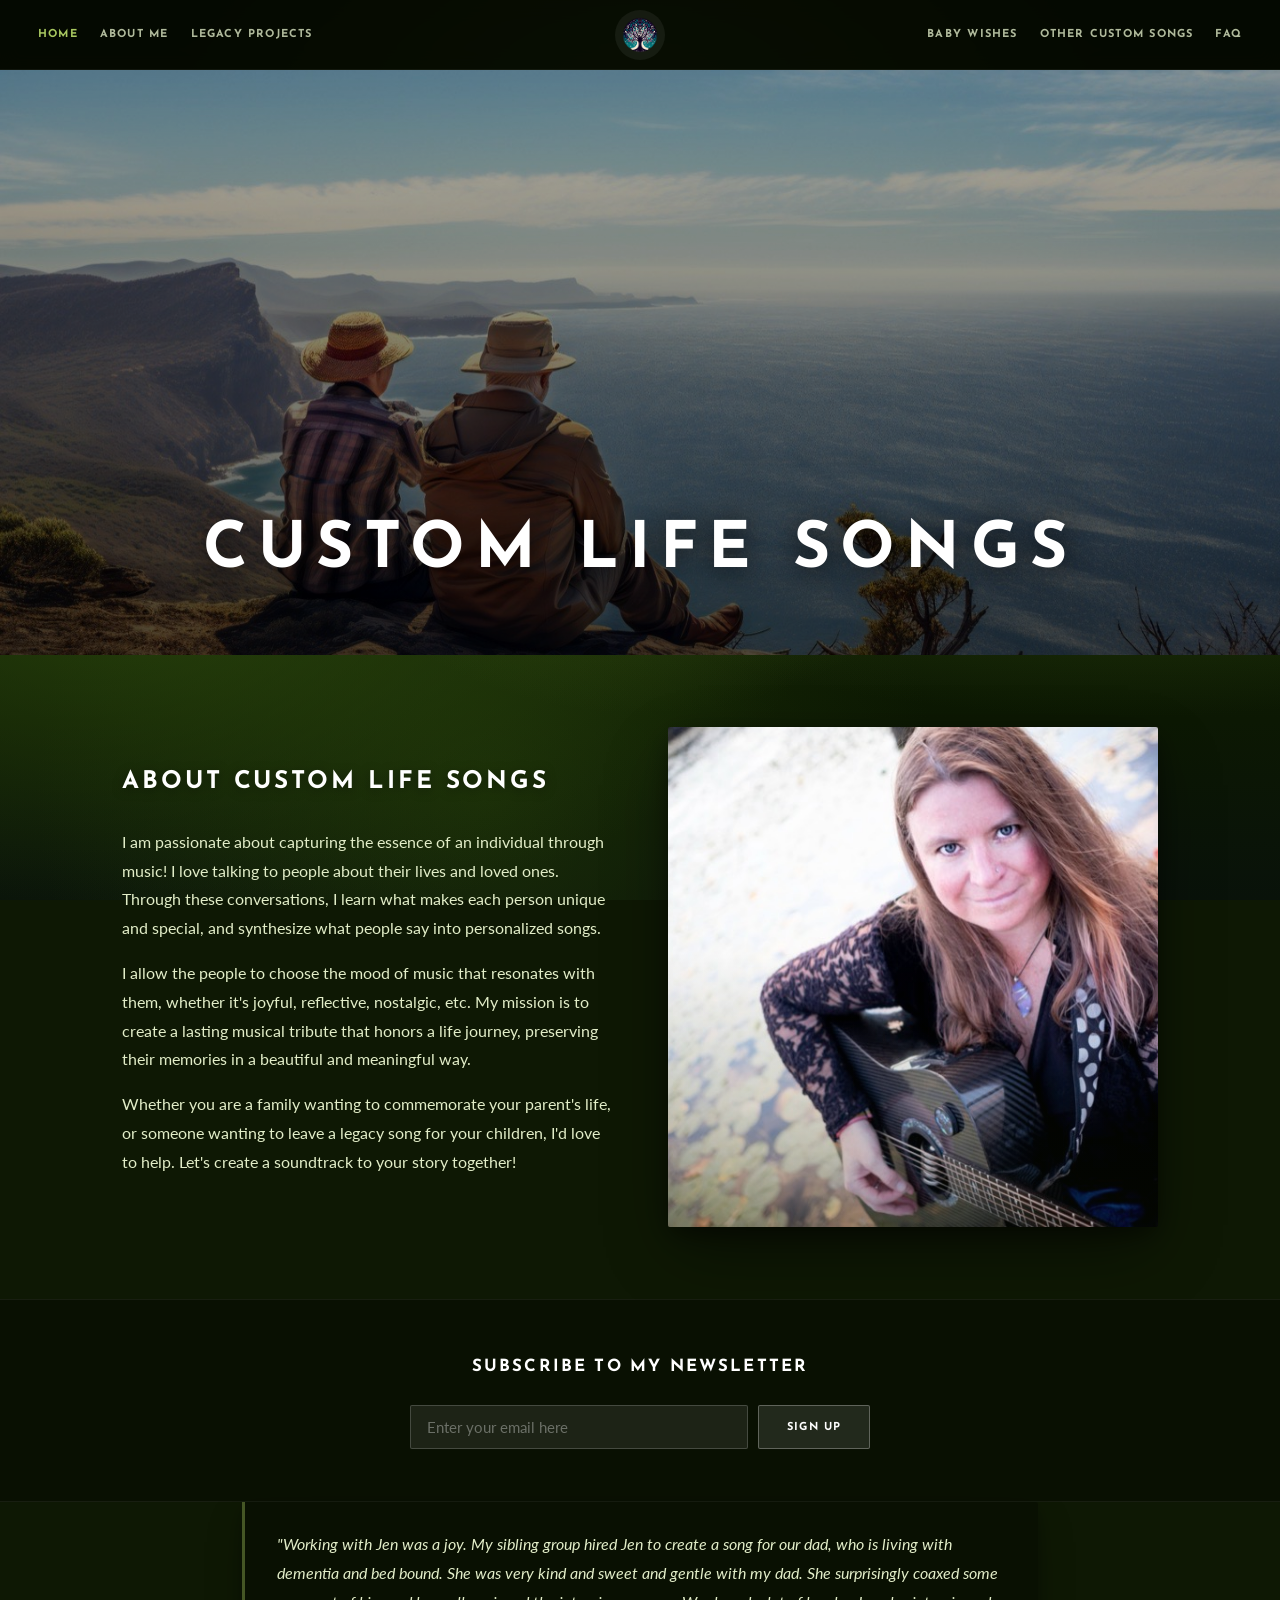
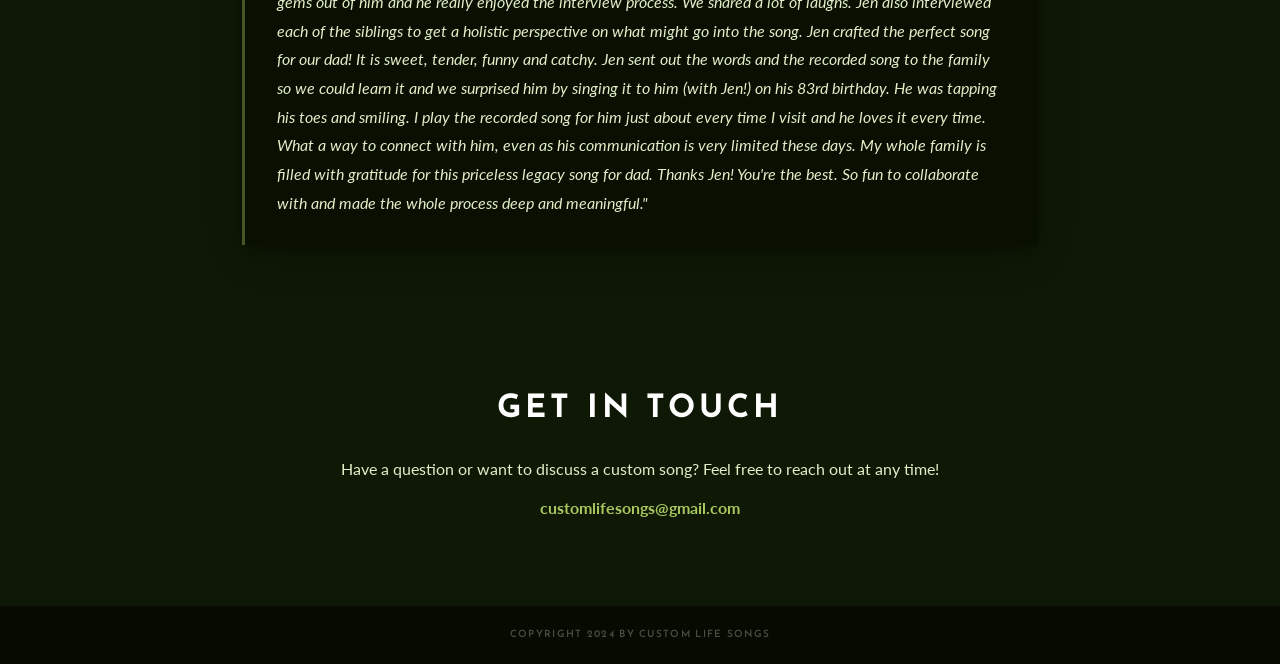
==== index.html @ 6bec3436 "Initial static site migration from Wix Rebuilt customlifesongs.com as a clean static site for Cloudf" ====
<!DOCTYPE html>
<html lang="en">
<head>
  <meta charset="UTF-8">
  <meta name="viewport" content="width=device-width, initial-scale=1.0">
  <title>Custom Life Songs</title>
  <meta name="description" content="Personalized custom songs that capture the essence of your life story. Based in the Pacific Northwest.">
  <link rel="preconnect" href="https://fonts.googleapis.com">
  <link rel="preconnect" href="https://fonts.gstatic.com" crossorigin>
  <link href="https://fonts.googleapis.com/css2?family=Josefin+Sans:wght@400;600;700&family=Lato:ital,wght@0,400;0,700;1,400&display=swap" rel="stylesheet">
  <link rel="stylesheet" href="/styles.css">
</head>
<body>

  <nav class="site-nav">
    <div class="nav-inner">
      <div class="nav-links">
        <a href="/" class="active">Home</a>
        <a href="/about/">About Me</a>
        <a href="/legacy-projects/">Legacy Projects</a>
      </div>
      <div class="nav-logo-wrap">
        <a href="/" aria-label="Custom Life Songs — home">
          <img src="/images/logo.png" alt="Custom Life Songs" width="50" height="50">
        </a>
      </div>
      <div class="nav-links">
        <a href="/baby-wishes/">Baby Wishes</a>
        <a href="/other-custom-songs/">Other Custom Songs</a>
        <a href="/faq/">FAQ</a>
      </div>
      <button class="nav-toggle" aria-label="Open menu" aria-expanded="false" id="nav-btn">&#9776;</button>
    </div>
    <div class="nav-mobile" id="nav-mobile">
      <a href="/" class="active">Home</a>
      <a href="/about/">About Me</a>
      <a href="/legacy-projects/">Legacy Projects</a>
      <a href="/baby-wishes/">Baby Wishes</a>
      <a href="/other-custom-songs/">Other Custom Songs</a>
      <a href="/faq/">FAQ</a>
    </div>
  </nav>

  <main>

    <section class="hero" aria-label="Hero">
      <img src="/images/hero-couple.jpg" alt="Couple sharing a moment outdoors" class="hero-img">
      <div class="hero-overlay" aria-hidden="true"></div>
      <div class="hero-tint" aria-hidden="true"></div>
      <h1 class="hero-title">Custom Life Songs</h1>
    </section>

    <div class="about-split">
      <div class="about-split-text">
        <h2>About Custom Life Songs</h2>
        <p>I am passionate about capturing the essence of an individual through music! I love talking to people about their lives and loved ones. Through these conversations, I learn what makes each person unique and special, and synthesize what people say into personalized songs.</p>
        <p>I allow the people to choose the mood of music that resonates with them, whether it's joyful, reflective, nostalgic, etc. My mission is to create a lasting musical tribute that honors a life journey, preserving their memories in a beautiful and meaningful way.</p>
        <p>Whether you are a family wanting to commemorate your parent's life, or someone wanting to leave a legacy song for your children, I'd love to help. Let's create a soundtrack to your story together!</p>
      </div>
      <div class="about-split-img">
        <img src="/images/guitar-woman.jpg" alt="Jen holding her guitar">
      </div>
    </div>

    <div class="newsletter">
      <h3>Subscribe to My Newsletter</h3>
      <!-- TODO: Replace this form action with your Mailchimp embed URL -->
      <form action="#" method="post">
        <input type="email" name="EMAIL" placeholder="Enter your email here" required aria-label="Email address">
        <button type="submit">Sign Up</button>
      </form>
    </div>

    <div class="testimonial-section">
      <div class="testimonial">
        <p>"Working with Jen was a joy. My sibling group hired Jen to create a song for our dad, who is living with dementia and bed bound. She was very kind and sweet and gentle with my dad. She surprisingly coaxed some gems out of him and he really enjoyed the interview process. We shared a lot of laughs. Jen also interviewed each of the siblings to get a holistic perspective on what might go into the song. Jen crafted the perfect song for our dad! It is sweet, tender, funny and catchy. Jen sent out the words and the recorded song to the family so we could learn it and we surprised him by singing it to him (with Jen!) on his 83rd birthday. He was tapping his toes and smiling. I play the recorded song for him just about every time I visit and he loves it every time. What a way to connect with him, even as his communication is very limited these days. My whole family is filled with gratitude for this priceless legacy song for dad. Thanks Jen! You're the best. So fun to collaborate with and made the whole process deep and meaningful."</p>
      </div>
    </div>

    <div class="contact-section">
      <h2>Get in Touch</h2>
      <p>Have a question or want to discuss a custom song? Feel free to reach out at any time!</p>
      <p><a href="mailto:customlifesongs@gmail.com">customlifesongs@gmail.com</a></p>
    </div>

  </main>

  <footer>copyright 2024 by Custom Life Songs</footer>

  <script>
    const btn = document.getElementById('nav-btn');
    const menu = document.getElementById('nav-mobile');
    btn.addEventListener('click', () => {
      const open = menu.classList.toggle('open');
      btn.setAttribute('aria-expanded', open);
    });
    menu.querySelectorAll('a').forEach(a => a.addEventListener('click', () => {
      menu.classList.remove('open');
      btn.setAttribute('aria-expanded', 'false');
    }));
  </script>

</body>
</html>
---- styles.css ----
@import url('https://fonts.googleapis.com/css2?family=Josefin+Sans:wght@400;600;700&family=Lato:ital,wght@0,400;0,700;1,400&display=swap');

:root {
  --nav-h: 70px;
  --c-bg: #0e1804;
  --c-moss: #a8c860;
  --c-text: #e2edc8;
  --c-text-dim: rgba(226, 237, 200, 0.60);
  --c-nav-bg: rgba(5, 9, 2, 0.93);
  --c-overlay: rgba(0, 0, 0, 0.40);
}

*, *::before, *::after { box-sizing: border-box; margin: 0; padding: 0; }
html { scroll-behavior: smooth; }

body {
  font-family: 'Lato', sans-serif;
  background-color: var(--c-bg);
  color: var(--c-text);
  min-height: 100vh;
  line-height: 1.75;
}

/* Fixed bokeh-style gradient background */
body::before {
  content: '';
  position: fixed;
  inset: 0;
  z-index: -1;
  background:
    radial-gradient(ellipse at 50% 22%, rgba(88, 118, 28, 0.78) 0%, transparent 52%),
    radial-gradient(ellipse at 12% 65%, rgba(48, 78, 14, 0.68) 0%, transparent 42%),
    radial-gradient(ellipse at 88% 50%, rgba(62, 96, 18, 0.58) 0%, transparent 42%),
    radial-gradient(ellipse at 38% 88%, rgba(28, 48, 8, 0.82) 0%, transparent 40%),
    linear-gradient(180deg, #0a1302 0%, #182808 22%, #142205 55%, #0c1803 80%, #09120a 100%);
}

/* ================================
   NAV
   ================================ */
.site-nav {
  position: fixed;
  top: 0; left: 0; right: 0;
  height: var(--nav-h);
  background: var(--c-nav-bg);
  backdrop-filter: blur(10px);
  -webkit-backdrop-filter: blur(10px);
  z-index: 1000;
  border-bottom: 1px solid rgba(255, 255, 255, 0.05);
}

.nav-inner {
  max-width: 1300px;
  margin: 0 auto;
  height: 100%;
  display: grid;
  grid-template-columns: 1fr auto 1fr;
  align-items: center;
  padding: 0 28px;
  gap: 8px;
}

.nav-links {
  display: flex;
  align-items: center;
  gap: 2px;
}

.nav-links:last-of-type {
  justify-content: flex-end;
}

.nav-links a {
  color: rgba(226, 237, 200, 0.78);
  text-decoration: none;
  font-family: 'Josefin Sans', sans-serif;
  font-size: 11px;
  font-weight: 700;
  letter-spacing: 0.11em;
  text-transform: uppercase;
  padding: 7px 10px;
  border-radius: 2px;
  white-space: nowrap;
  transition: color 0.18s, background-color 0.18s;
}

.nav-links a:hover { color: #fff; background-color: rgba(255, 255, 255, 0.07); }
.nav-links a:focus-visible { outline: 2px solid var(--c-moss); outline-offset: 2px; }
.nav-links a:active { transform: scale(0.97); }
.nav-links a.active { color: var(--c-moss); }

.nav-logo-wrap {
  display: flex;
  justify-content: center;
  padding: 0 12px;
}

.nav-logo-wrap a {
  display: block;
  border-radius: 50%;
  transition: opacity 0.2s;
}
.nav-logo-wrap a:hover { opacity: 0.82; }
.nav-logo-wrap a:focus-visible { outline: 2px solid var(--c-moss); outline-offset: 4px; border-radius: 50%; }

.nav-logo-wrap img {
  height: 50px;
  width: 50px;
  border-radius: 50%;
  object-fit: contain;
  background: rgba(255, 255, 255, 0.06);
  display: block;
}

.nav-toggle {
  display: none;
  background: none;
  border: none;
  cursor: pointer;
  color: var(--c-text);
  padding: 8px;
  font-size: 20px;
  line-height: 1;
  transition: color 0.18s;
}
.nav-toggle:hover { color: #fff; }
.nav-toggle:focus-visible { outline: 2px solid var(--c-moss); outline-offset: 2px; }

.nav-mobile {
  display: none;
  position: fixed;
  top: var(--nav-h);
  left: 0; right: 0;
  background: rgba(5, 9, 2, 0.97);
  border-bottom: 1px solid rgba(255, 255, 255, 0.06);
  padding: 12px 20px 20px;
  flex-direction: column;
  gap: 2px;
  z-index: 999;
}
.nav-mobile.open { display: flex; }

.nav-mobile a {
  color: rgba(226, 237, 200, 0.78);
  text-decoration: none;
  font-family: 'Josefin Sans', sans-serif;
  font-size: 12px;
  font-weight: 700;
  letter-spacing: 0.1em;
  text-transform: uppercase;
  padding: 13px 8px;
  border-bottom: 1px solid rgba(255, 255, 255, 0.06);
  transition: color 0.18s;
}
.nav-mobile a:hover { color: #fff; }
.nav-mobile a.active { color: var(--c-moss); }

/* ================================
   MAIN
   ================================ */
main { padding-top: var(--nav-h); }

/* ================================
   HERO
   ================================ */
.hero {
  position: relative;
  width: 100%;
  height: 65vh;
  min-height: 400px;
  overflow: hidden;
  display: flex;
  align-items: flex-end;
}

.hero-img {
  position: absolute;
  inset: 0;
  width: 100%;
  height: 100%;
  object-fit: cover;
  object-position: center 35%;
}

.hero-overlay {
  position: absolute;
  inset: 0;
  background: linear-gradient(to bottom, rgba(0,0,0,0.12) 0%, rgba(0,0,0,0.62) 100%);
}

.hero-tint {
  position: absolute;
  inset: 0;
  background: rgba(18, 36, 4, 0.22);
  mix-blend-mode: multiply;
}

.hero-title {
  position: relative;
  z-index: 1;
  width: 100%;
  text-align: center;
  padding: 28px 40px 48px;
  font-family: 'Josefin Sans', sans-serif;
  font-size: clamp(2.2rem, 5vw, 4.2rem);
  font-weight: 700;
  letter-spacing: 0.16em;
  text-transform: uppercase;
  color: #fff;
  text-shadow: 0 2px 28px rgba(0,0,0,0.75);
}

/* ================================
   PAGE HEADER (inner pages)
   ================================ */
.page-header {
  text-align: center;
  padding: 58px 32px 44px;
}

.page-header h1 {
  font-family: 'Josefin Sans', sans-serif;
  font-size: clamp(1.9rem, 3.5vw, 3rem);
  font-weight: 700;
  letter-spacing: 0.12em;
  text-transform: uppercase;
  color: #fff;
  text-shadow: 0 2px 18px rgba(0,0,0,0.55);
}

/* ================================
   HOME ABOUT SPLIT
   ================================ */
.about-split {
  max-width: 1100px;
  margin: 0 auto;
  padding: 72px 32px;
  display: grid;
  grid-template-columns: 1fr 1fr;
  gap: 56px;
  align-items: center;
}

.about-split-text h2 {
  font-family: 'Josefin Sans', sans-serif;
  font-size: clamp(1.3rem, 1.9vw, 1.75rem);
  font-weight: 700;
  letter-spacing: 0.12em;
  text-transform: uppercase;
  color: #fff;
  margin-bottom: 24px;
  text-shadow: 0 2px 12px rgba(0,0,0,0.4);
}

.about-split-text p {
  font-size: 1rem;
  line-height: 1.8;
  color: var(--c-text);
  margin-bottom: 16px;
}

.about-split-img {
  position: relative;
}

.about-split-img img {
  width: 100%;
  height: 500px;
  object-fit: cover;
  object-position: center top;
  border-radius: 2px;
  display: block;
  box-shadow:
    0 8px 24px -4px rgba(0,0,0,0.55),
    0 28px 64px -8px rgba(0,0,0,0.45);
}

.about-split-img::after {
  content: '';
  position: absolute;
  inset: 0;
  border-radius: 2px;
  background: linear-gradient(to top, rgba(12, 22, 4, 0.28) 0%, transparent 55%);
  pointer-events: none;
}

/* ================================
   NEWSLETTER
   ================================ */
.newsletter {
  background: rgba(0, 0, 0, 0.30);
  border-top: 1px solid rgba(255, 255, 255, 0.06);
  border-bottom: 1px solid rgba(255, 255, 255, 0.06);
  text-align: center;
  padding: 52px 32px;
}

.newsletter h3 {
  font-family: 'Josefin Sans', sans-serif;
  font-size: 1.05rem;
  font-weight: 700;
  letter-spacing: 0.13em;
  text-transform: uppercase;
  color: #fff;
  margin-bottom: 24px;
}

.newsletter form {
  display: flex;
  gap: 10px;
  justify-content: center;
  flex-wrap: wrap;
  max-width: 460px;
  margin: 0 auto;
}

.newsletter input[type="email"] {
  flex: 1;
  min-width: 210px;
  padding: 12px 16px;
  background: rgba(255,255,255,0.08);
  border: 1px solid rgba(255,255,255,0.18);
  border-radius: 2px;
  color: #fff;
  font-family: 'Lato', sans-serif;
  font-size: 0.95rem;
  transition: border-color 0.18s;
}
.newsletter input[type="email"]::placeholder { color: rgba(255,255,255,0.35); }
.newsletter input[type="email"]:focus { outline: none; border-color: rgba(168,200,96,0.55); }

.newsletter button {
  padding: 12px 28px;
  background: rgba(255,255,255,0.10);
  border: 1px solid rgba(255,255,255,0.28);
  border-radius: 2px;
  color: #fff;
  font-family: 'Josefin Sans', sans-serif;
  font-size: 11px;
  font-weight: 700;
  letter-spacing: 0.1em;
  text-transform: uppercase;
  cursor: pointer;
  transition: background-color 0.18s, transform 0.15s cubic-bezier(0.34, 1.56, 0.64, 1);
}
.newsletter button:hover { background: rgba(255,255,255,0.20); }
.newsletter button:focus-visible { outline: 2px solid var(--c-moss); outline-offset: 2px; }
.newsletter button:active { transform: scale(0.97); }

/* ================================
   TESTIMONIAL
   ================================ */
.testimonial-section {
  max-width: 860px;
  margin: 0 auto;
  padding: 0 32px 64px;
}

.testimonial {
  background: rgba(0, 0, 0, 0.33);
  border-left: 3px solid rgba(168, 200, 96, 0.38);
  border-radius: 0 2px 2px 0;
  padding: 28px 32px;
  box-shadow:
    0 4px 16px -4px rgba(0,0,0,0.42),
    0 12px 40px -8px rgba(0,0,0,0.30);
}

.testimonial p {
  font-size: 0.97rem;
  line-height: 1.85;
  font-style: italic;
  color: var(--c-text);
}

/* ================================
   CONTACT
   ================================ */
.contact-section {
  text-align: center;
  padding: 72px 32px;
  max-width: 680px;
  margin: 0 auto;
}

.contact-section h2 {
  font-family: 'Josefin Sans', sans-serif;
  font-size: clamp(1.5rem, 2.5vw, 2rem);
  font-weight: 700;
  letter-spacing: 0.12em;
  text-transform: uppercase;
  color: #fff;
  margin-bottom: 18px;
}

.contact-section p {
  font-size: 1rem;
  line-height: 1.8;
  color: var(--c-text);
  margin-bottom: 10px;
}

.contact-section a {
  color: var(--c-moss);
  text-decoration: none;
  font-weight: 700;
  transition: color 0.18s;
}
.contact-section a:hover { color: #fff; text-decoration: underline; }
.contact-section a:focus-visible { outline: 2px solid var(--c-moss); outline-offset: 2px; }

/* ================================
   ABOUT ME PAGE (bio layout)
   ================================ */
.about-bio {
  max-width: 880px;
  margin: 0 auto;
  padding: 40px 32px 72px;
  display: grid;
  grid-template-columns: 260px 1fr;
  gap: 48px;
  align-items: start;
}

.about-bio-img {
  position: relative;
}

.about-bio-img img {
  width: 100%;
  border-radius: 2px;
  display: block;
  box-shadow:
    0 8px 24px -4px rgba(0,0,0,0.55),
    0 24px 56px -8px rgba(0,0,0,0.40);
}

.about-bio-img::after {
  content: '';
  position: absolute;
  inset: 0;
  border-radius: 2px;
  background: linear-gradient(to top, rgba(12,22,4,0.28) 0%, transparent 50%);
  pointer-events: none;
}

.about-bio-text h1 {
  font-family: 'Josefin Sans', sans-serif;
  font-size: clamp(1.8rem, 3vw, 2.5rem);
  font-weight: 700;
  letter-spacing: 0.06em;
  color: var(--c-moss);
  margin-bottom: 24px;
  text-shadow: 0 2px 12px rgba(0,0,0,0.4);
}

.about-bio-text p {
  font-size: 1rem;
  line-height: 1.82;
  color: var(--c-text);
  margin-bottom: 18px;
}

/* ================================
   LEGACY PROJECTS PAGE
   ================================ */
.section {
  max-width: 860px;
  margin: 0 auto;
  padding: 48px 32px 64px;
}

.section p {
  font-size: 1rem;
  line-height: 1.82;
  color: var(--c-text);
  margin-bottom: 18px;
}

.video-wrap {
  max-width: 580px;
  margin: 40px auto 0;
}

.video-wrap iframe {
  width: 100%;
  aspect-ratio: 16/9;
  border: none;
  border-radius: 2px;
  box-shadow:
    0 8px 32px -4px rgba(0,0,0,0.65),
    0 20px 60px -8px rgba(0,0,0,0.45);
  display: block;
}

.video-placeholder {
  background: rgba(0, 0, 0, 0.38);
  border: 1px dashed rgba(255, 255, 255, 0.18);
  border-radius: 2px;
  padding: 48px 32px;
  text-align: center;
  color: var(--c-text-dim);
  font-size: 0.9rem;
  line-height: 1.75;
}

.video-placeholder strong {
  display: block;
  font-family: 'Josefin Sans', sans-serif;
  font-size: 11px;
  letter-spacing: 0.1em;
  text-transform: uppercase;
  color: rgba(226,237,200,0.4);
  margin-bottom: 8px;
}

/* ================================
   OTHER CUSTOM SONGS
   ================================ */
.song-list {
  list-style: none;
  columns: 2;
  column-gap: 32px;
  max-width: 620px;
  margin: 32px auto 0;
}

.song-list li {
  font-size: 0.97rem;
  color: var(--c-text);
  padding: 9px 0;
  border-bottom: 1px solid rgba(255,255,255,0.07);
  break-inside: avoid;
  display: flex;
  align-items: center;
  gap: 10px;
}

.song-list li a.listen-link {
  font-family: 'Josefin Sans', sans-serif;
  font-size: 9px;
  font-weight: 700;
  letter-spacing: 0.09em;
  text-transform: uppercase;
  color: var(--c-moss);
  text-decoration: none;
  padding: 2px 7px;
  border: 1px solid rgba(168,200,96,0.38);
  border-radius: 1px;
  white-space: nowrap;
  flex-shrink: 0;
  transition: background-color 0.18s, color 0.18s;
}
.song-list li a.listen-link:hover { background: rgba(168,200,96,0.14); color: #fff; }
.song-list li a.listen-link:focus-visible { outline: 2px solid var(--c-moss); outline-offset: 2px; }
.song-list li a.listen-link:active { transform: scale(0.97); }

.section-centered {
  text-align: center;
}

/* ================================
   BABY WISHES
   ================================ */
.baby-wishes-content {
  max-width: 760px;
  margin: 0 auto;
  padding: 48px 32px 80px;
  text-align: center;
}

.baby-wishes-content p {
  font-size: 1.05rem;
  line-height: 1.85;
  color: var(--c-text);
}

/* ================================
   FAQ
   ================================ */
.faq-wrap {
  max-width: 760px;
  margin: 0 auto;
  padding: 0 32px 72px;
}

details.faq-item {
  border-bottom: 1px solid rgba(255,255,255,0.09);
}

summary.faq-question {
  display: flex;
  justify-content: space-between;
  align-items: center;
  padding: 22px 4px;
  cursor: pointer;
  font-family: 'Josefin Sans', sans-serif;
  font-size: 0.85rem;
  font-weight: 700;
  letter-spacing: 0.09em;
  text-transform: uppercase;
  color: #fff;
  list-style: none;
  user-select: none;
  gap: 16px;
  transition: color 0.18s;
}
summary.faq-question::-webkit-details-marker { display: none; }
summary.faq-question:hover { color: var(--c-moss); }
summary.faq-question:focus-visible { outline: 2px solid var(--c-moss); outline-offset: 2px; border-radius: 1px; }

.faq-chevron {
  flex-shrink: 0;
  width: 20px;
  height: 20px;
  border: 1.5px solid rgba(255,255,255,0.28);
  border-radius: 50%;
  display: flex;
  align-items: center;
  justify-content: center;
  font-size: 9px;
  transition: transform 0.28s cubic-bezier(0.34, 1.56, 0.64, 1), border-color 0.18s;
}

details[open] summary.faq-question { color: var(--c-moss); }
details[open] .faq-chevron {
  transform: rotate(180deg);
  border-color: rgba(168,200,96,0.6);
}

.faq-answer {
  padding: 0 4px 24px;
  font-size: 0.97rem;
  line-height: 1.82;
  color: var(--c-text);
}

.faq-answer p { margin-bottom: 12px; }
.faq-answer p:last-child { margin-bottom: 0; }

.faq-answer ul {
  list-style: none;
  margin: 8px 0;
  padding: 0;
}

.faq-answer ul li {
  padding: 4px 0;
  padding-left: 16px;
  position: relative;
  color: var(--c-text);
}

.faq-answer ul li::before {
  content: '—';
  position: absolute;
  left: 0;
  color: var(--c-moss);
  font-size: 0.85em;
}

/* ================================
   FOOTER
   ================================ */
footer {
  background: rgba(0, 0, 0, 0.55);
  border-top: 1px solid rgba(255, 255, 255, 0.05);
  text-align: center;
  padding: 20px 32px;
  font-family: 'Josefin Sans', sans-serif;
  font-size: 10px;
  font-weight: 600;
  letter-spacing: 0.13em;
  text-transform: uppercase;
  color: rgba(226, 237, 200, 0.30);
}

/* ================================
   RESPONSIVE
   ================================ */
@media (max-width: 820px) {
  .nav-links { display: none; }
  .nav-inner {
    grid-template-columns: auto 1fr;
    padding: 0 16px;
  }
  .nav-logo-wrap { order: 1; }
  .nav-toggle { display: block; order: 2; margin-left: auto; }

  .about-split {
    grid-template-columns: 1fr;
    padding: 48px 20px;
    gap: 28px;
  }
  .about-split-img img { height: 340px; }

  .about-bio {
    grid-template-columns: 1fr;
    padding: 32px 20px 56px;
    gap: 28px;
  }
  .about-bio-img img { max-width: 260px; }

  .hero { height: 48vh; }
  .hero-title { padding: 20px 20px 36px; }

  .section { padding: 40px 20px 56px; }
  .testimonial-section { padding: 0 20px 48px; }
  .contact-section { padding: 52px 20px; }
  .newsletter { padding: 40px 20px; }
  .faq-wrap { padding: 0 20px 56px; }
  .page-header { padding: 44px 20px 32px; }
  .baby-wishes-content { padding: 40px 20px 64px; }
  .video-wrap { margin: 28px 20px 0; }

  .song-list { columns: 1; }
}
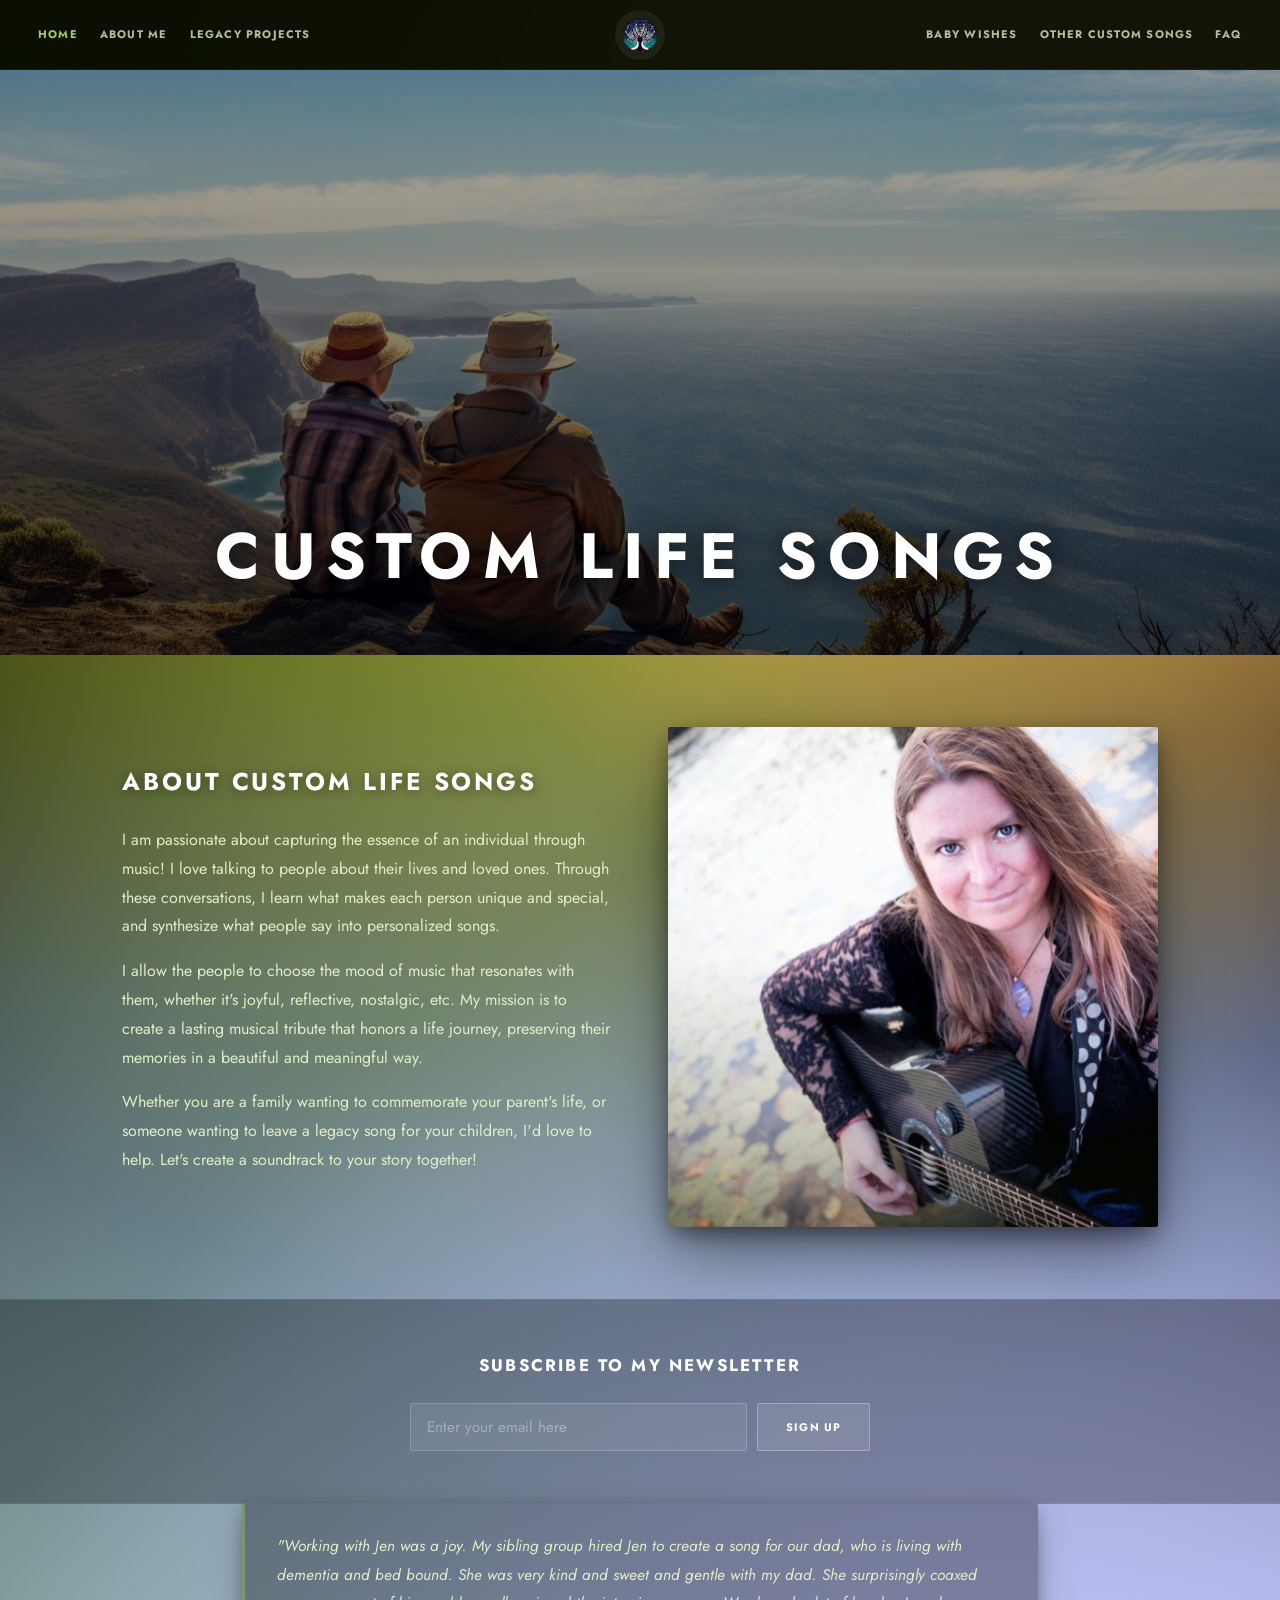
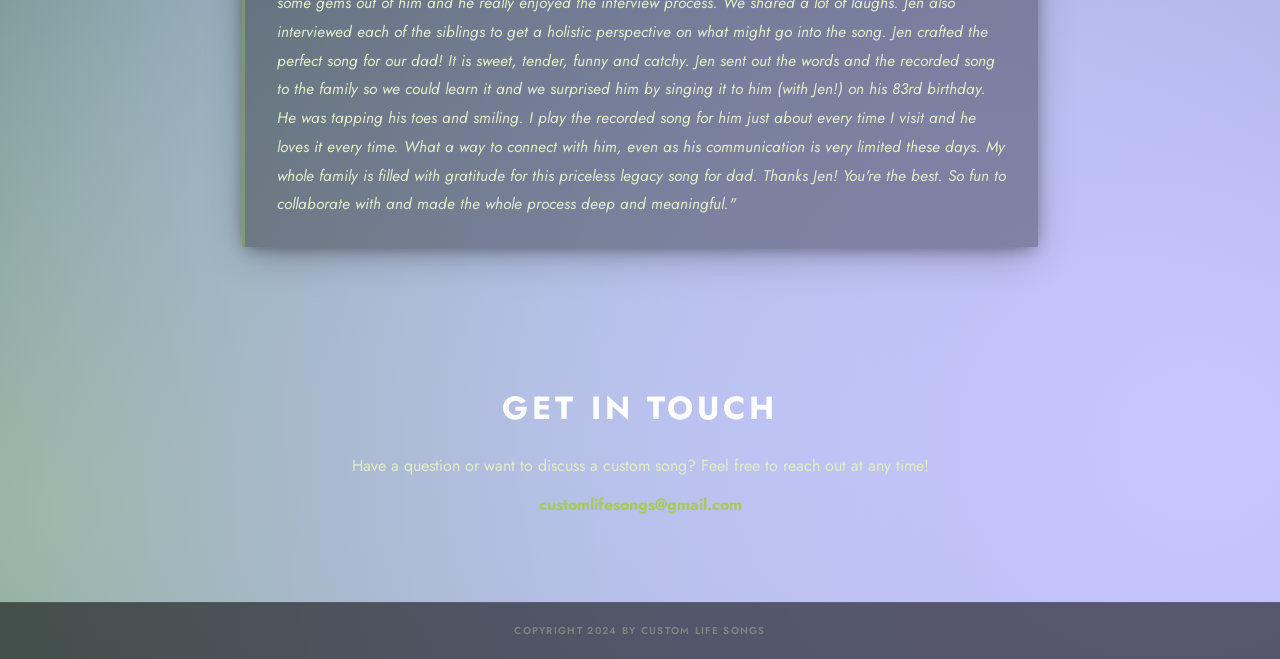
==== commit d8060747: "Switch to Jost font and correct body text size Replaced Josefin Sans + Lato with Jost (closest free " ====
--- a/index.html
+++ b/index.html
@@ -7,7 +7,7 @@
   <meta name="description" content="Personalized custom songs that capture the essence of your life story. Based in the Pacific Northwest.">
   <link rel="preconnect" href="https://fonts.googleapis.com">
   <link rel="preconnect" href="https://fonts.gstatic.com" crossorigin>
-  <link href="https://fonts.googleapis.com/css2?family=Josefin+Sans:wght@400;600;700&family=Lato:ital,wght@0,400;0,700;1,400&display=swap" rel="stylesheet">
+  <link href="https://fonts.googleapis.com/css2?family=Jost:ital,wght@0,300;0,400;0,500;0,600;0,700;1,400&display=swap" rel="stylesheet">
   <link rel="stylesheet" href="/styles.css">
 </head>
 <body>
--- a/styles.css
+++ b/styles.css
@@ -1,8 +1,8 @@
-@import url('https://fonts.googleapis.com/css2?family=Josefin+Sans:wght@400;600;700&family=Lato:ital,wght@0,400;0,700;1,400&display=swap');
+@import url('https://fonts.googleapis.com/css2?family=Jost:ital,wght@0,300;0,400;0,500;0,600;0,700;1,400&display=swap');
 
 :root {
   --nav-h: 70px;
-  --c-bg: #0e1804;
+  --c-bg: #020202;
   --c-moss: #a8c860;
   --c-text: #e2edc8;
   --c-text-dim: rgba(226, 237, 200, 0.60);
@@ -14,25 +14,21 @@
 html { scroll-behavior: smooth; }
 
 body {
-  font-family: 'Lato', sans-serif;
-  background-color: var(--c-bg);
+  font-family: 'Jost', sans-serif;
   color: var(--c-text);
   min-height: 100vh;
-  line-height: 1.75;
-}
-
-/* Fixed bokeh-style gradient background */
-body::before {
-  content: '';
-  position: fixed;
-  inset: 0;
-  z-index: -1;
+  font-size: 16px;
+  line-height: 1.6;
   background:
-    radial-gradient(ellipse at 50% 22%, rgba(88, 118, 28, 0.78) 0%, transparent 52%),
-    radial-gradient(ellipse at 12% 65%, rgba(48, 78, 14, 0.68) 0%, transparent 42%),
-    radial-gradient(ellipse at 88% 50%, rgba(62, 96, 18, 0.58) 0%, transparent 42%),
-    radial-gradient(ellipse at 38% 88%, rgba(28, 48, 8, 0.82) 0%, transparent 40%),
-    linear-gradient(180deg, #0a1302 0%, #182808 22%, #142205 55%, #0c1803 80%, #09120a 100%);
+    radial-gradient(circle at 3.68% 6.94%, #4D6001 0%, 11.55%, rgba(77,96,1,0) 35%),
+    radial-gradient(circle at 92.97% 9.55%, #FAAA63 0%, 17.5%, rgba(250,170,99,0) 35%),
+    radial-gradient(circle at 95.21% 90.48%, #C9C6FF 0%, 34.1%, rgba(201,198,255,0) 55%),
+    radial-gradient(circle at 4.31% 93.35%, #97B49D 0%, 29.9%, rgba(151,180,157,0) 65%),
+    radial-gradient(circle at 46.56% 11.50%, rgba(214,222,72,0.99) 0%, 25%, rgba(214,222,72,0) 50%),
+    radial-gradient(circle at 51.12% 89.99%, #93C3FF 0%, 42%, rgba(147,195,255,0) 70%),
+    radial-gradient(circle at 48.90% 49.52%, #020202 0%, 100%, rgba(2,2,2,0) 100%);
+  background-size: 100% 100%;
+  background-attachment: scroll;
 }
 
 /* ================================
@@ -73,7 +69,7 @@
 .nav-links a {
   color: rgba(226, 237, 200, 0.78);
   text-decoration: none;
-  font-family: 'Josefin Sans', sans-serif;
+  font-family: 'Jost', sans-serif;
   font-size: 11px;
   font-weight: 700;
   letter-spacing: 0.11em;
@@ -143,7 +139,7 @@
 .nav-mobile a {
   color: rgba(226, 237, 200, 0.78);
   text-decoration: none;
-  font-family: 'Josefin Sans', sans-serif;
+  font-family: 'Jost', sans-serif;
   font-size: 12px;
   font-weight: 700;
   letter-spacing: 0.1em;
@@ -201,7 +197,7 @@
   width: 100%;
   text-align: center;
   padding: 28px 40px 48px;
-  font-family: 'Josefin Sans', sans-serif;
+  font-family: 'Jost', sans-serif;
   font-size: clamp(2.2rem, 5vw, 4.2rem);
   font-weight: 700;
   letter-spacing: 0.16em;
@@ -219,7 +215,7 @@
 }
 
 .page-header h1 {
-  font-family: 'Josefin Sans', sans-serif;
+  font-family: 'Jost', sans-serif;
   font-size: clamp(1.9rem, 3.5vw, 3rem);
   font-weight: 700;
   letter-spacing: 0.12em;
@@ -242,7 +238,7 @@
 }
 
 .about-split-text h2 {
-  font-family: 'Josefin Sans', sans-serif;
+  font-family: 'Jost', sans-serif;
   font-size: clamp(1.3rem, 1.9vw, 1.75rem);
   font-weight: 700;
   letter-spacing: 0.12em;
@@ -296,7 +292,7 @@
 }
 
 .newsletter h3 {
-  font-family: 'Josefin Sans', sans-serif;
+  font-family: 'Jost', sans-serif;
   font-size: 1.05rem;
   font-weight: 700;
   letter-spacing: 0.13em;
@@ -322,7 +318,7 @@
   border: 1px solid rgba(255,255,255,0.18);
   border-radius: 2px;
   color: #fff;
-  font-family: 'Lato', sans-serif;
+  font-family: 'Jost', sans-serif;
   font-size: 0.95rem;
   transition: border-color 0.18s;
 }
@@ -335,7 +331,7 @@
   border: 1px solid rgba(255,255,255,0.28);
   border-radius: 2px;
   color: #fff;
-  font-family: 'Josefin Sans', sans-serif;
+  font-family: 'Jost', sans-serif;
   font-size: 11px;
   font-weight: 700;
   letter-spacing: 0.1em;
@@ -384,7 +380,7 @@
 }
 
 .contact-section h2 {
-  font-family: 'Josefin Sans', sans-serif;
+  font-family: 'Jost', sans-serif;
   font-size: clamp(1.5rem, 2.5vw, 2rem);
   font-weight: 700;
   letter-spacing: 0.12em;
@@ -445,7 +441,7 @@
 }
 
 .about-bio-text h1 {
-  font-family: 'Josefin Sans', sans-serif;
+  font-family: 'Jost', sans-serif;
   font-size: clamp(1.8rem, 3vw, 2.5rem);
   font-weight: 700;
   letter-spacing: 0.06em;
@@ -506,7 +502,7 @@
 
 .video-placeholder strong {
   display: block;
-  font-family: 'Josefin Sans', sans-serif;
+  font-family: 'Jost', sans-serif;
   font-size: 11px;
   letter-spacing: 0.1em;
   text-transform: uppercase;
@@ -537,7 +533,7 @@
 }
 
 .song-list li a.listen-link {
-  font-family: 'Josefin Sans', sans-serif;
+  font-family: 'Jost', sans-serif;
   font-size: 9px;
   font-weight: 700;
   letter-spacing: 0.09em;
@@ -594,7 +590,7 @@
   align-items: center;
   padding: 22px 4px;
   cursor: pointer;
-  font-family: 'Josefin Sans', sans-serif;
+  font-family: 'Jost', sans-serif;
   font-size: 0.85rem;
   font-weight: 700;
   letter-spacing: 0.09em;
@@ -667,7 +663,7 @@
   border-top: 1px solid rgba(255, 255, 255, 0.05);
   text-align: center;
   padding: 20px 32px;
-  font-family: 'Josefin Sans', sans-serif;
+  font-family: 'Jost', sans-serif;
   font-size: 10px;
   font-weight: 600;
   letter-spacing: 0.13em;
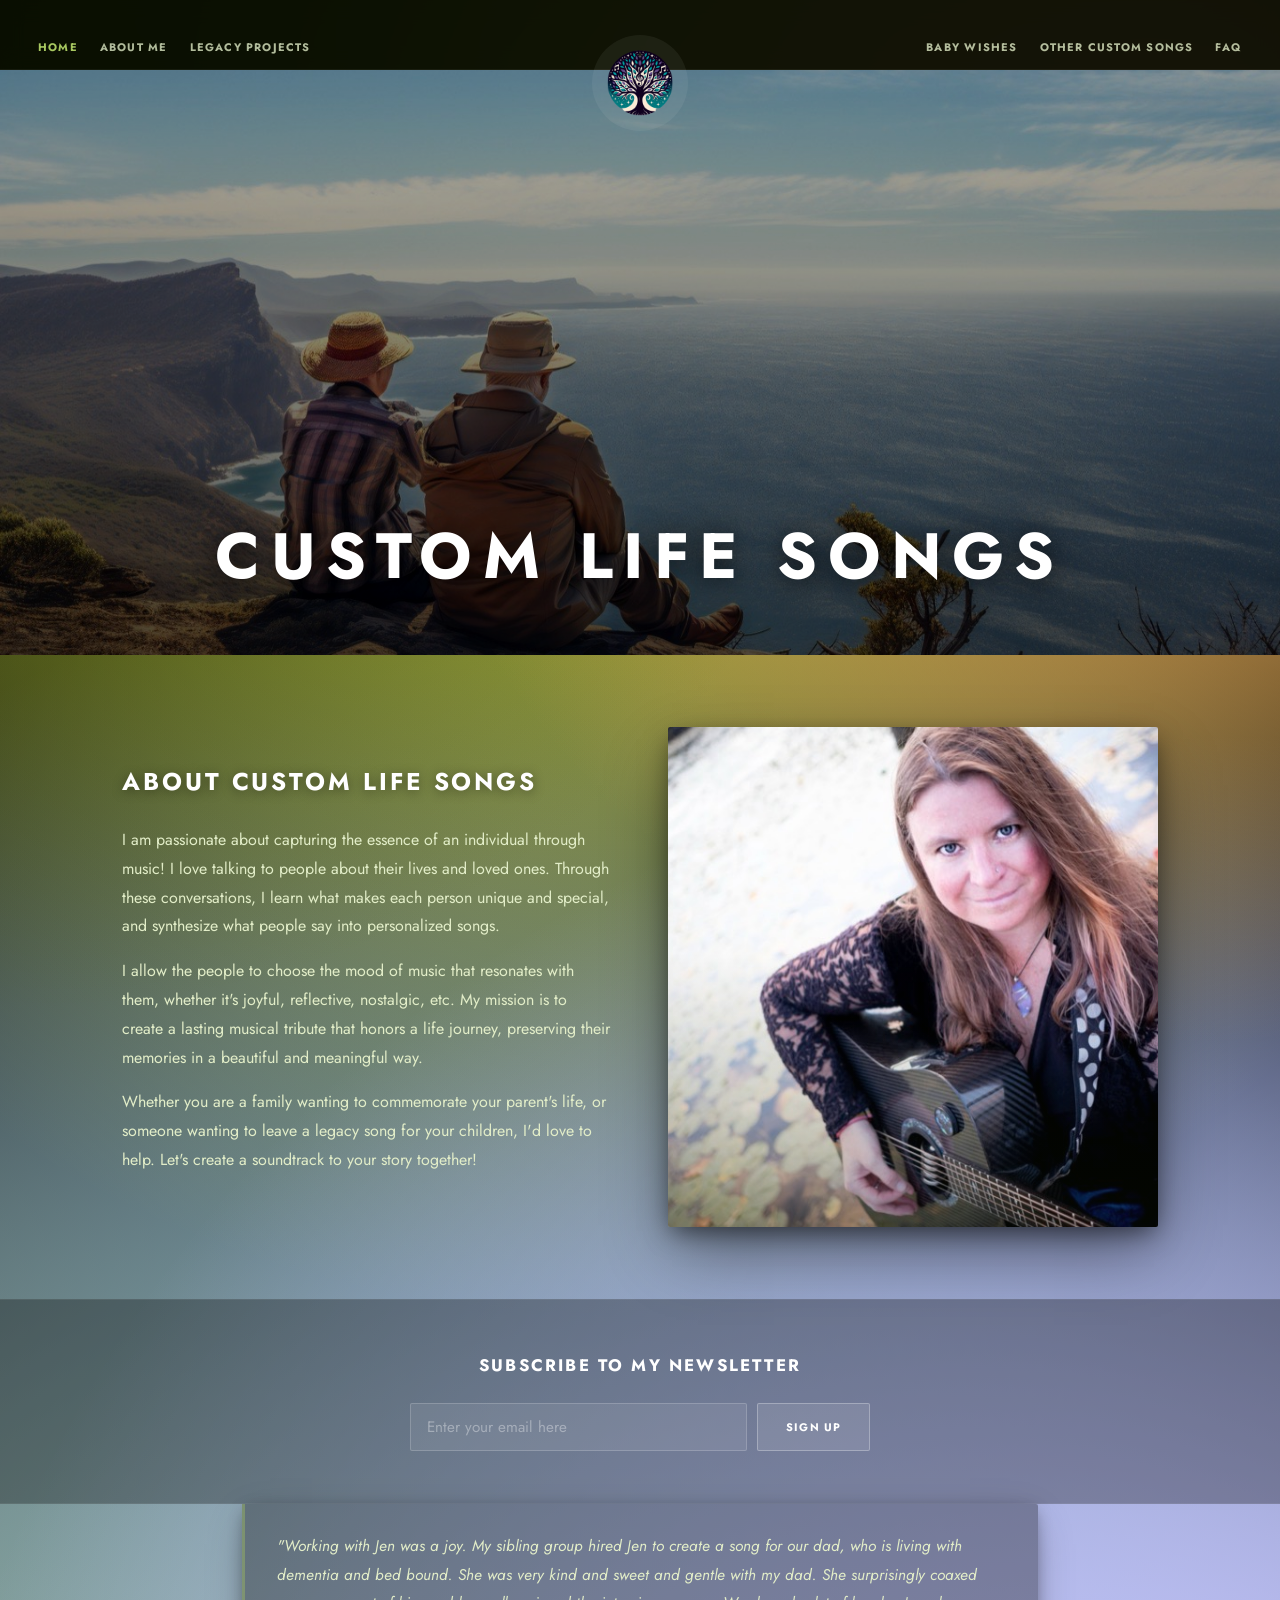
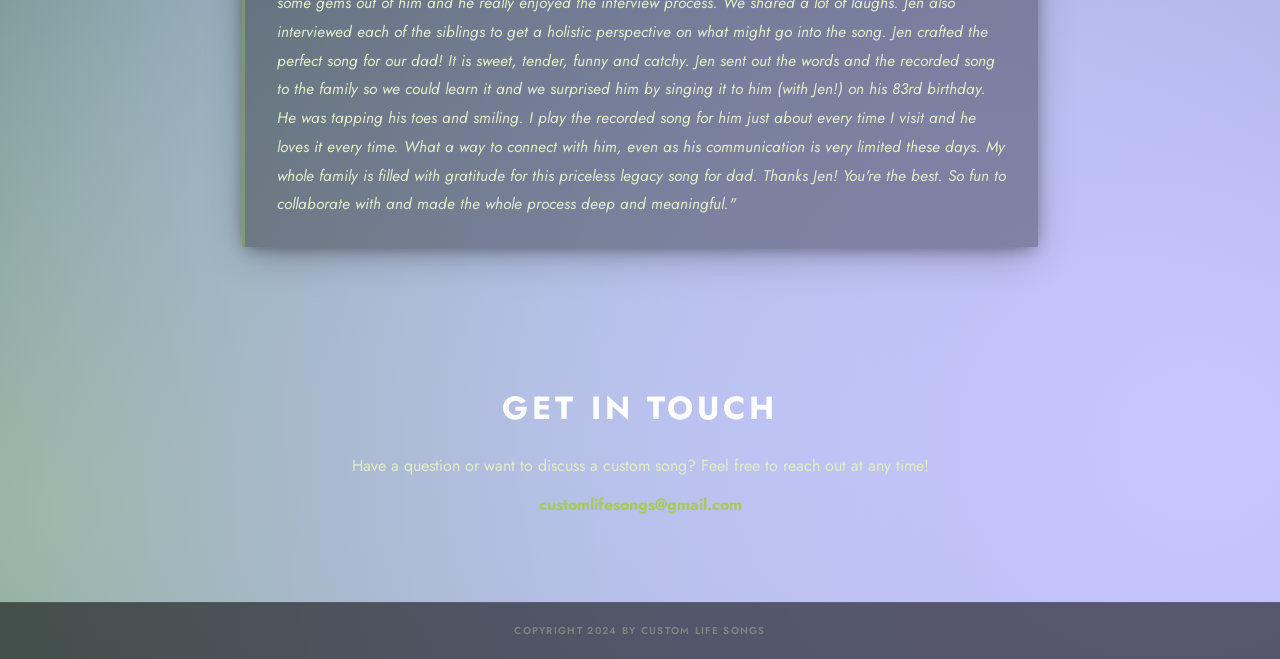
==== commit 92e7600d: "Add lollipop logo effect — large on load, docks into nav on scroll Logo starts at 96px with translat" ====
--- a/index.html
+++ b/index.html
@@ -98,6 +98,10 @@
       menu.classList.remove('open');
       btn.setAttribute('aria-expanded', 'false');
     }));
+    const nav = document.querySelector(".site-nav");
+    window.addEventListener("scroll", () => {
+      nav.classList.toggle("scrolled", window.scrollY > 30);
+    }, { passive: true });
   </script>
 
 </body>
--- a/styles.css
+++ b/styles.css
@@ -2,6 +2,8 @@
 
 :root {
   --nav-h: 70px;
+  --logo-large: 96px;
+  --logo-small: 50px;
   --c-bg: #020202;
   --c-moss: #a8c860;
   --c-text: #e2edc8;
@@ -43,6 +45,7 @@
   -webkit-backdrop-filter: blur(10px);
   z-index: 1000;
   border-bottom: 1px solid rgba(255, 255, 255, 0.05);
+  overflow: visible;
 }
 
 .nav-inner {
@@ -88,6 +91,7 @@
 .nav-logo-wrap {
   display: flex;
   justify-content: center;
+  align-items: center;
   padding: 0 12px;
 }
 
@@ -100,12 +104,25 @@
 .nav-logo-wrap a:focus-visible { outline: 2px solid var(--c-moss); outline-offset: 4px; border-radius: 50%; }
 
 .nav-logo-wrap img {
-  height: 50px;
-  width: 50px;
+  width: var(--logo-large);
+  height: var(--logo-large);
   border-radius: 50%;
   object-fit: contain;
   background: rgba(255, 255, 255, 0.06);
   display: block;
+  /* Center of logo sits at nav's bottom edge (half in, half out) */
+  transform: translateY(calc(var(--nav-h) / 2));
+  transition:
+    width 0.45s cubic-bezier(0.34, 1.56, 0.64, 1),
+    height 0.45s cubic-bezier(0.34, 1.56, 0.64, 1),
+    transform 0.45s cubic-bezier(0.34, 1.56, 0.64, 1);
+  will-change: transform, width, height;
+}
+
+.site-nav.scrolled .nav-logo-wrap img {
+  width: var(--logo-small);
+  height: var(--logo-small);
+  transform: translateY(0);
 }
 
 .nav-toggle {
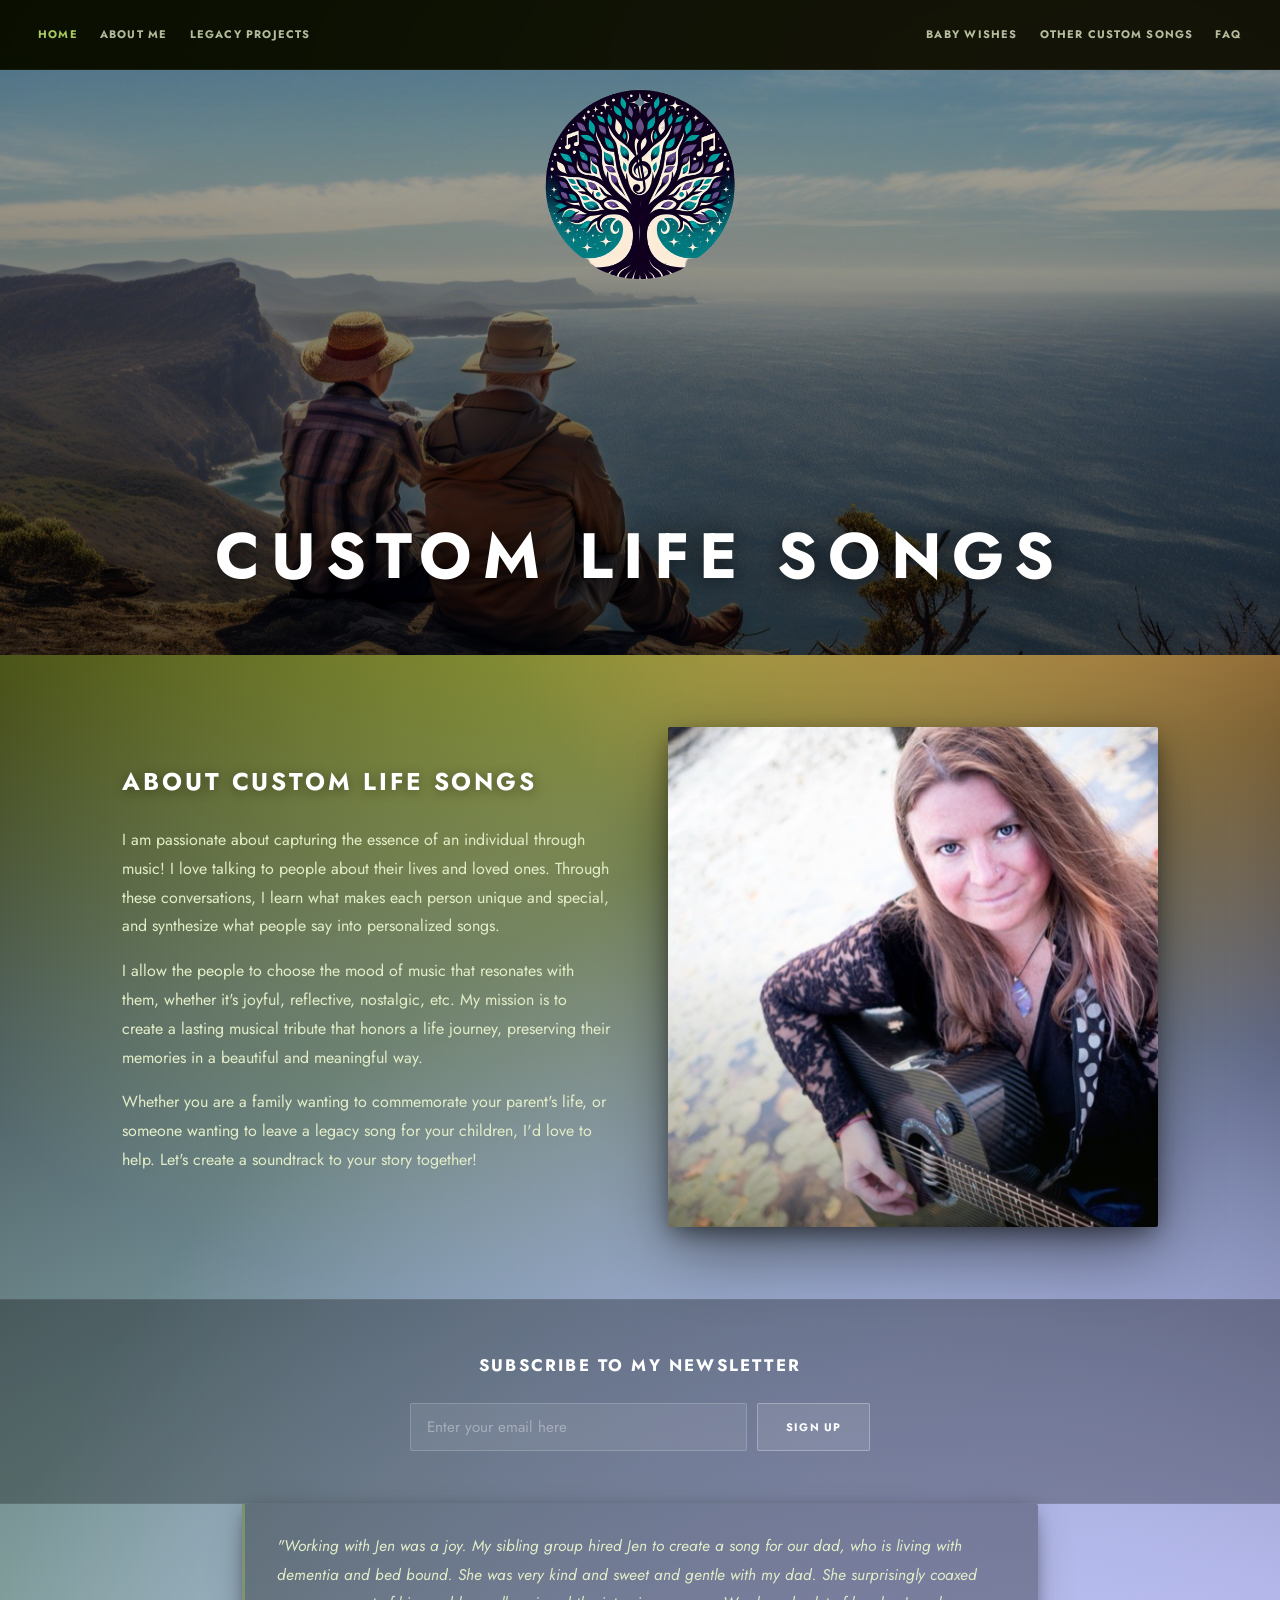
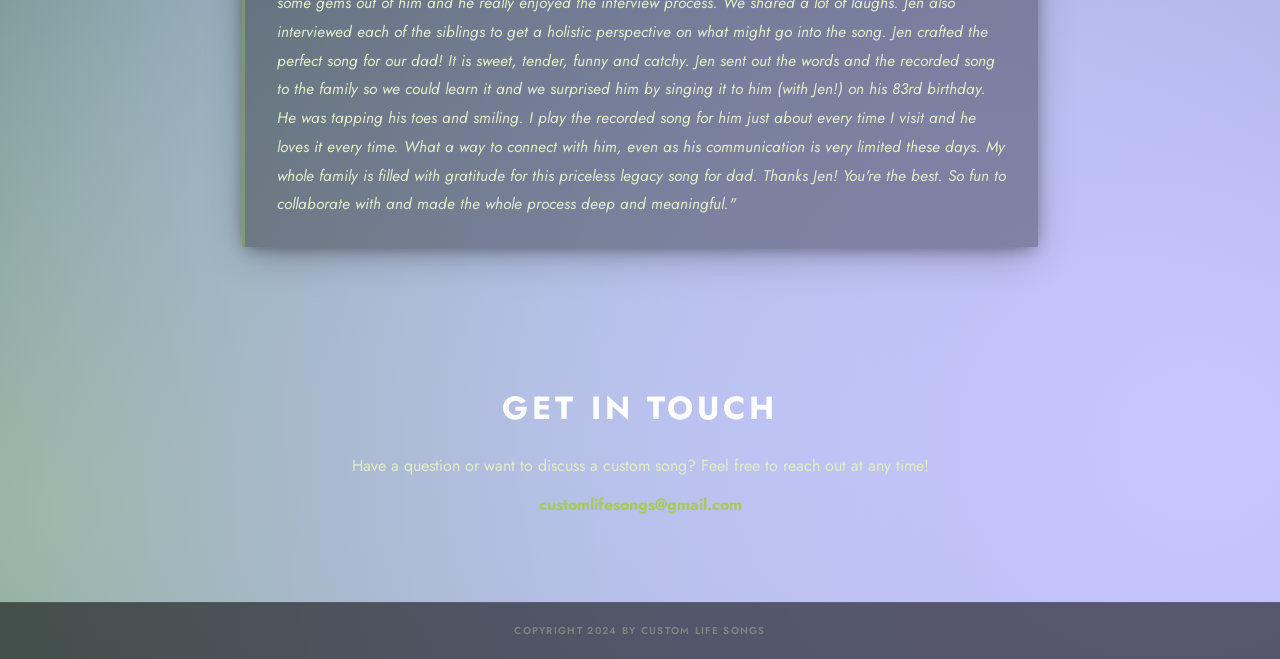
==== commit 6d06b6f1: "Scroll-driven logo animation — tracks scroll into navbar Logo starts large (280px) in the hero and s" ====
--- a/index.html
+++ b/index.html
@@ -87,22 +87,7 @@
 
   <footer>copyright 2024 by Custom Life Songs</footer>
 
-  <script>
-    const btn = document.getElementById('nav-btn');
-    const menu = document.getElementById('nav-mobile');
-    btn.addEventListener('click', () => {
-      const open = menu.classList.toggle('open');
-      btn.setAttribute('aria-expanded', open);
-    });
-    menu.querySelectorAll('a').forEach(a => a.addEventListener('click', () => {
-      menu.classList.remove('open');
-      btn.setAttribute('aria-expanded', 'false');
-    }));
-    const nav = document.querySelector(".site-nav");
-    window.addEventListener("scroll", () => {
-      nav.classList.toggle("scrolled", window.scrollY > 30);
-    }, { passive: true });
-  </script>
+  <script src="/script.js"></script>
 
 </body>
 </html>
--- a/styles.css
+++ b/styles.css
@@ -2,7 +2,7 @@
 
 :root {
   --nav-h: 70px;
-  --logo-large: 96px;
+  --logo-large: 280px;
   --logo-small: 50px;
   --c-bg: #020202;
   --c-moss: #a8c860;
@@ -54,6 +54,7 @@
   height: 100%;
   display: grid;
   grid-template-columns: 1fr auto 1fr;
+  grid-template-rows: var(--nav-h);
   align-items: center;
   padding: 0 28px;
   gap: 8px;
@@ -108,21 +109,8 @@
   height: var(--logo-large);
   border-radius: 50%;
   object-fit: contain;
-  background: rgba(255, 255, 255, 0.06);
   display: block;
-  /* Center of logo sits at nav's bottom edge (half in, half out) */
-  transform: translateY(calc(var(--nav-h) / 2));
-  transition:
-    width 0.45s cubic-bezier(0.34, 1.56, 0.64, 1),
-    height 0.45s cubic-bezier(0.34, 1.56, 0.64, 1),
-    transform 0.45s cubic-bezier(0.34, 1.56, 0.64, 1);
   will-change: transform, width, height;
-}
-
-.site-nav.scrolled .nav-logo-wrap img {
-  width: var(--logo-small);
-  height: var(--logo-small);
-  transform: translateY(0);
 }
 
 .nav-toggle {
